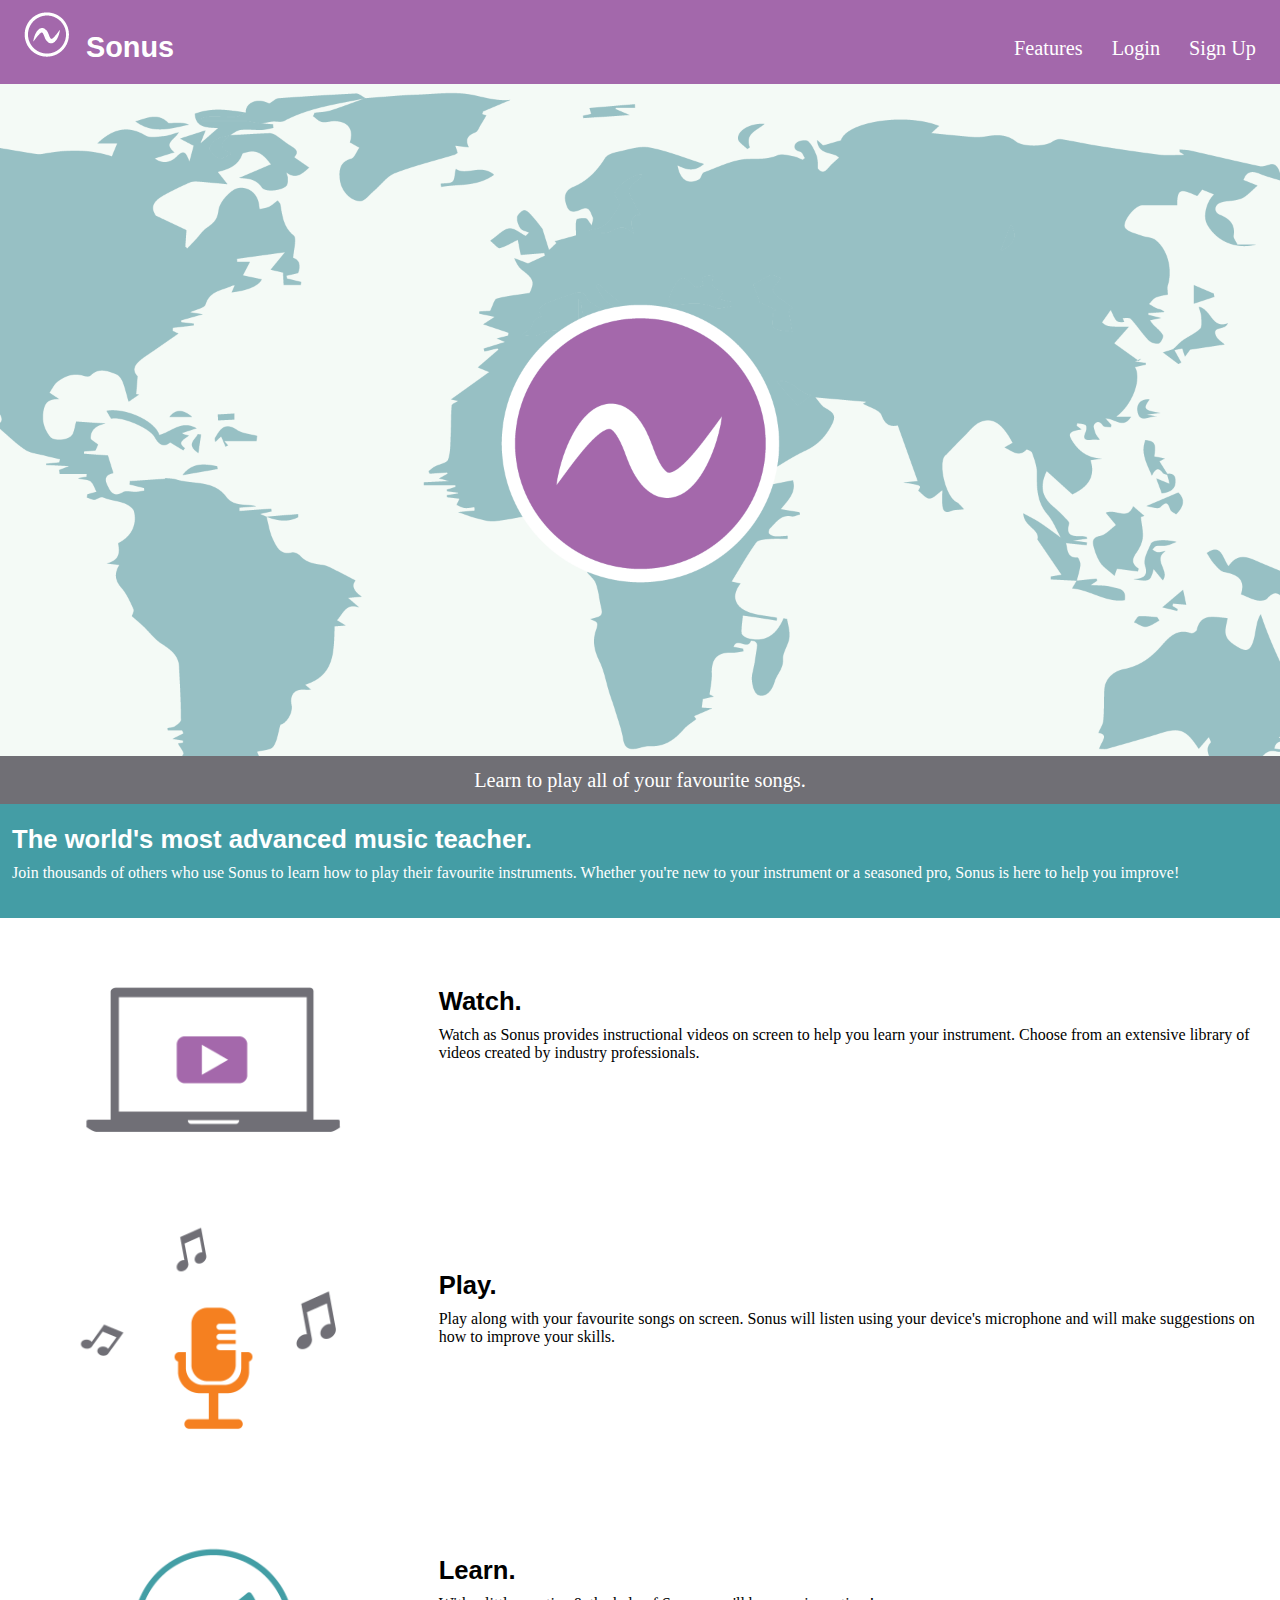
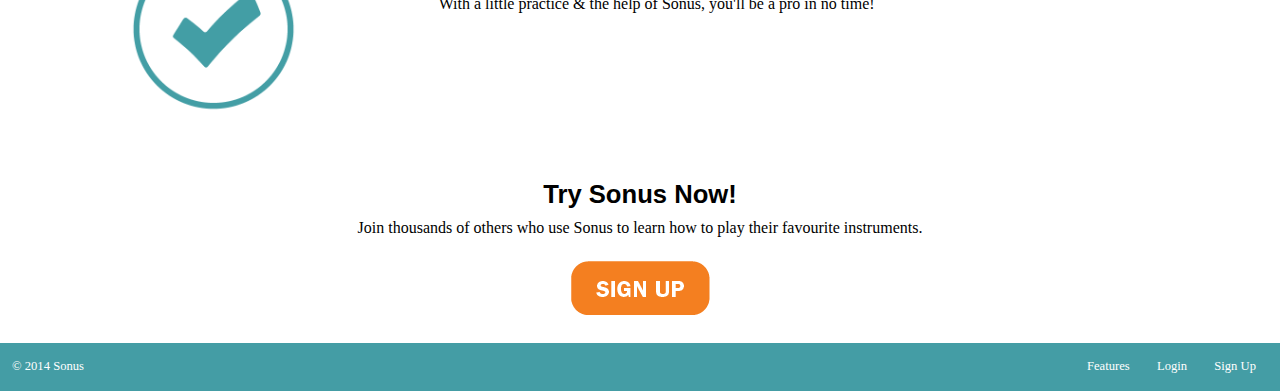
==== index.html @ 6143c7e0 "fix" ====
<!DOCTYPE html>
<html lang="en-ca">
<head>
  <meta charset="utf-8">
  <title>Sonus &middot; The world's most advanced music teacher.</title>
  <meta name="handheldfriendly" content="true">
  <meta name="mobileoptimized" content="240">
  <meta name="viewport" content="width=device-width,initial-scale=1">
  <link href="css/main.css" rel="stylesheet">
  <link href="css/grid.css" rel="stylesheet">
  <link href="css/typography.css" rel="stylesheet">
  <link rel="shortcut icon" href="favicon.ico">
</head>
<body>

<header class="masthead section-purple grid island-1-2">
	
	<div class="unit unit-xs-1 unit-s-1 unit-m-1-3 unit-l-1-4">
		<a class="gutter-1-2" href="index.html"><img src="images/sonus-logo.png" alt="logo"></a>
		<h1 class="push-0 please-work">Sonus</h1>
	</div>
	<nav class="unit unit-xs-1 unit-s-1 unit-m-2-3 unit-l-3-4">
		<ul class="nav giga pad-t-1-2">
			<li><a class="island-1-2 link-underline ease-all" href="#">Features</a></li>
			<li><a class="island-1-2 link-underline ease-all" href="#">Login</a></li>
			<li><a class="island-1-2 link-underline ease-all" href="#">Sign Up</a>
		</ul>
	</nav>
</header>

<main>

	<div class="banner">
		<div class="banner-img"></div>
		<div class="intro-wrap island-1-2">
			<p class="intro giga push-0">Learn to play all of your favourite&nbsp;songs.</p>
		</div>
	</div>

	<div class="text section-blue island-1-2">
		<h2 class="text push-0">The world's most advanced music&nbsp;teacher.</h2>
		<p>Join thousands of others who use Sonus to learn how to play their favourite instruments. Whether you're new to your instrument or a seasoned pro, Sonus is here to help you improve!</p>
	</div>

	<div class="grid">
		<div class="unit unit-xs-1 unit-s-1 unit-m-1-2 unit-l-1-3">
			<img class="flex" src="images/watch.png" alt="">
		</div>
		<div class="unit text unit-xs-1 unit-s-1 unit-m-1-2 unit-l-2-3 island-1-2">
			<h2 class="push-0 features-padding">Watch.</h2>
			<p>Watch as Sonus provides instructional videos on screen to help you learn your instrument. Choose from an extensive library of videos created by industry professionals.</p>
		</div>
	</div>

	<div class="grid">
		<div class="unit unit-xs-1 unit-s-1 unit-m-1-2 unit-l-1-3">
			<img class="flex" src="images/play.png" alt="">
		</div>
		<div class="unit text unit-xs-1 unit-s-1 unit-m-1-2 unit-l-2-3 island-1-2">
			<h2 class="push-0 features-padding">Play.</h2>
			<p>Play along with your favourite songs on screen. Sonus will listen using your device's microphone and will make suggestions on how to improve your skills.</p>
		</div>
	</div>

	<div class="grid">
		<div class="unit unit-xs-1 unit-s-1 unit-m-1-2 unit-l-1-3">
			<img class="flex" src="images/learn.png" alt="">
		</div>
		<div class="unit text unit-xs-1 unit-s-1 unit-m-1-2 unit-l-2-3 island-1-2">
			<h2 class="push-0 features-padding">Learn.</h2>
			<p>With a little practice & the help of Sonus, you'll be a pro in no time!</p>
		</div>
	</div>

	<div class="grid banner pad-b">
		<div class="unit unit-xs-1 unit-s-1 unit-m-1 unit-l-1">
			<h2 class="push-0">Try Sonus Now!</h2>
			<p>Join thousands of others who use Sonus to learn how to play their favourite instruments.</p>
			<a href="#"><img src="images/sign-up-button-01.png" alt="sign up"></a>
		</div>
	</div>


</main>

<footer class="footer section-blue micro grid island-1-2">
	<div class="unit unit-xs-1 unit-s-1 unit-m-1-2 unit-l-1-2">
		<p class="push-0">© 2014 Sonus</p>
	</div>
	<nav class="unit unit-xs-1 unit-s-1 unit-m-1-2 unit-l-1-2">
		<ul class="nav nav-footer">
			<li><a class="gutter-1-2" href="#">Features</a></li>
			<li><a class="gutter-1-2" href="#">Login</a></li>
			<li><a class="gutter-1-2" href="#">Sign Up</a></li>
		</ul>
	</nav>
</footer>
	
</body>
</html>
---- css/main.css ----
@-moz-viewport { width: device-width; scale: 1; }
@-ms-viewport { width: device-width; scale: 1; }
@-o-viewport { width: device-width; scale: 1; }
@-webkit-viewport { width: device-width; scale: 1; }
@viewport { width: device-width; scale: 1; }

html {
  box-sizing: border-box;

  -moz-text-size-adjust: 100%;
  -ms-text-size-adjust: 100%;
  -webkit-text-size-adjust: 100%;
  text-size-adjust: 100%;
}

*, *:before, *:after {
  box-sizing: inherit;
}

body {
  margin: 0;
  padding: 0;
}

.flex {
  display: block;
  width: 100%;
}

/* Purple background colour */
.section-purple {
  background-color: #a368ab;
}

/* Blue background colour */
.section-blue {
  background-color: #449da5;
  color: #ffffff;
}

/* Transparent */
.transparent {
  background-color: transparent;
}

/* Styles links */
a {
  color: #ffffff;
}

/* Centers masthead */
.masthead {
  color: #ffffff; /* Colours text in masthead white */
  text-align: center;
}

/* Removes default styling */
.nav {
  margin: 0;
  padding: 0;
  list-style-type: none;
}

.nav a {
  display: block; /* Change nav a tags to block*/
  text-decoration: none; /* Removes default text styling */
}

.footer {
  text-align: center; /* Centers content in footer */
  color: #ffffff; /* Colours footer text white */
}

.banner {
  position: relative;
  text-align: center;
}

.banner-img {
  padding-top: 56.25%;
  background: url("images/billboard-image.png"); no-repeat center center;
  background-size: cover;
}

.intro-wrap {
  background-color: #706f75; /* Grey background */
  color: #ffffff; /* White text */
}

.intro {
  max-width: 20em; /* Gives the banner intro a maximum width */
  margin: 0 auto;
  width: 100%;
}

.text {
  text-align: center;
}

.please-work {
  display: inline-block;
}

@media only screen and (min-width: 25em) {

  .nav li {
    display: inline-block; /* Changes nav list items to inline block*/
  }

  .intro-wrap {
    bottom: 0; /* Text's distance from the bottom of the banner */
    position: absolute;
    width: 100%;
  }

}

@media only screen and (min-width: 38em) {

  .masthead {
    text-align: left; /* Overrides text align center for medium screens*/
  }

  .footer {
    text-align: left; /* Aligns copyright info to left*/
  }

  .nav-footer {
    text-align: right; /* Aligns footer nav to right*/
  }

  .nav {
    text-align: right;
  }

  .text {
    text-align: left;
  }

  .features-padding {
    padding-top: 3rem;
  }

}

@media only screen and (min-width: 60em) {
  
}
---- css/grid.css ----
.grid {
  margin: 0;
  padding: 0;
  letter-spacing: -0.31em;
  text-rendering: optimizespeed;
  display: -webkit-flex;
  -webkit-flex-flow: row wrap;
  display: -ms-flexbox;
  -ms-flex-flow: row wrap;
  display: flex;
  flex-flow: row wrap;
}

.grid-bottom {
  -webkit-align-items: flex-end;
  -ms-align-items: flex-end;
  align-items: flex-end;
}

.grid-middle {
  -webkit-align-items: center;
  -ms-align-items: center;
  align-items: center;
}

.grid-stretch {
  -webkit-align-items: stretch;
  -ms-align-items: stretch;
  align-items: stretch;
}

.opera-only :-o-prefocus, .grid {
  word-spacing: -0.43em;
}

.unit {
  letter-spacing: normal;
  text-rendering: auto;
  vertical-align: top;
  word-spacing: normal;
  display: inline-block;
  visibility: visible;
}

.grid-bottom .unit {
  vertical-align: bottom;
}

.grid-middle .unit {
  vertical-align: middle;
}

.unit[class*="push-"],
.unit[class*="pull-"] {
  position: relative;
}

.unit-xs-hidden {
  display: none;
  visibility: hidden;
}

.unit-xs-centered {
  margin: 0 auto;
}

.unit-xs-1 {
  display: block;
  visibility: visible;
  width: 100%;
}

.unit-offset-xs-0 {
  margin-left: 0;
}

.unit-push-xs-0,
.unit-pull-xs-0 {
  left: 0;
}

.unit-xs-1-2 {
  width: 50.0000%;
}

.unit-offset-xs-1-2 {
  margin-left: 50.0000%;
}

.unit-push-xs-1-2 {
  left: 50.0000%;
}

.unit-pull-xs-1-2 {
  left: -50.0000%;
}

.unit-xs-1-3 {
  width: 33.3333%;
}

.unit-offset-xs-1-3 {
  margin-left: 33.3333%;
}

.unit-push-xs-1-3 {
  left: 33.3333%;
}

.unit-pull-xs-1-3 {
  left: -33.3333%;
}

.unit-xs-2-3 {
  width: 66.6667%;
}

.unit-offset-xs-2-3 {
  margin-left: 66.6667%;
}

.unit-push-xs-2-3 {
  left: 66.6667%;
}

.unit-pull-xs-2-3 {
  left: -66.6667%;
}

.unit-xs-1-4 {
  width: 25.0000%;
}

.unit-offset-xs-1-4 {
  margin-left: 25.0000%;
}

.unit-push-xs-1-4 {
  left: 25.0000%;
}

.unit-pull-xs-1-4 {
  left: -25.0000%;
}

.unit-xs-3-4 {
  width: 75.0000%;
}

.unit-offset-xs-3-4 {
  margin-left: 75.0000%;
}

.unit-push-xs-3-4 {
  left: 75.0000%;
}

.unit-pull-xs-3-4 {
  left: -75.0000%;
}

.unit-xs-1-2,.unit-xs-1-3,.unit-xs-2-3,.unit-xs-1-4,.unit-xs-3-4 {
  display: inline-block;
  visibility: visible;
}

@media only screen and (min-width: 25em) {

.unit-s-hidden {
  display: none;
  visibility: hidden;
}

.unit-s-centered {
  margin: 0 auto;
}

.unit-s-1 {
  display: block;
  visibility: visible;
  width: 100%;
}

.unit-offset-s-0 {
  margin-left: 0;
}

.unit-push-s-0,
.unit-pull-s-0 {
  left: 0;
}

.unit-s-1-2 {
  width: 50.0000%;
}

.unit-offset-s-1-2 {
  margin-left: 50.0000%;
}

.unit-push-s-1-2 {
  left: 50.0000%;
}

.unit-pull-s-1-2 {
  left: -50.0000%;
}

.unit-s-1-3 {
  width: 33.3333%;
}

.unit-offset-s-1-3 {
  margin-left: 33.3333%;
}

.unit-push-s-1-3 {
  left: 33.3333%;
}

.unit-pull-s-1-3 {
  left: -33.3333%;
}

.unit-s-2-3 {
  width: 66.6667%;
}

.unit-offset-s-2-3 {
  margin-left: 66.6667%;
}

.unit-push-s-2-3 {
  left: 66.6667%;
}

.unit-pull-s-2-3 {
  left: -66.6667%;
}

.unit-s-1-4 {
  width: 25.0000%;
}

.unit-offset-s-1-4 {
  margin-left: 25.0000%;
}

.unit-push-s-1-4 {
  left: 25.0000%;
}

.unit-pull-s-1-4 {
  left: -25.0000%;
}

.unit-s-3-4 {
  width: 75.0000%;
}

.unit-offset-s-3-4 {
  margin-left: 75.0000%;
}

.unit-push-s-3-4 {
  left: 75.0000%;
}

.unit-pull-s-3-4 {
  left: -75.0000%;
}

.unit-s-1-2,.unit-s-1-3,.unit-s-2-3,.unit-s-1-4,.unit-s-3-4 {
  display: inline-block;
  visibility: visible;
}

}

@media only screen and (min-width: 38em) {

.unit-m-hidden {
  display: none;
  visibility: hidden;
}

.unit-m-centered {
  margin: 0 auto;
}

.unit-m-1 {
  display: block;
  visibility: visible;
  width: 100%;
}

.unit-offset-m-0 {
  margin-left: 0;
}

.unit-push-m-0,
.unit-pull-m-0 {
  left: 0;
}

.unit-m-1-2 {
  width: 50.0000%;
}

.unit-offset-m-1-2 {
  margin-left: 50.0000%;
}

.unit-push-m-1-2 {
  left: 50.0000%;
}

.unit-pull-m-1-2 {
  left: -50.0000%;
}

.unit-m-1-3 {
  width: 33.3333%;
}

.unit-offset-m-1-3 {
  margin-left: 33.3333%;
}

.unit-push-m-1-3 {
  left: 33.3333%;
}

.unit-pull-m-1-3 {
  left: -33.3333%;
}

.unit-m-2-3 {
  width: 66.6667%;
}

.unit-offset-m-2-3 {
  margin-left: 66.6667%;
}

.unit-push-m-2-3 {
  left: 66.6667%;
}

.unit-pull-m-2-3 {
  left: -66.6667%;
}

.unit-m-1-4 {
  width: 25.0000%;
}

.unit-offset-m-1-4 {
  margin-left: 25.0000%;
}

.unit-push-m-1-4 {
  left: 25.0000%;
}

.unit-pull-m-1-4 {
  left: -25.0000%;
}

.unit-m-3-4 {
  width: 75.0000%;
}

.unit-offset-m-3-4 {
  margin-left: 75.0000%;
}

.unit-push-m-3-4 {
  left: 75.0000%;
}

.unit-pull-m-3-4 {
  left: -75.0000%;
}

.unit-m-1-2,.unit-m-1-3,.unit-m-2-3,.unit-m-1-4,.unit-m-3-4 {
  display: inline-block;
  visibility: visible;
}

}

@media only screen and (min-width: 60em) {

.unit-l-hidden {
  display: none;
  visibility: hidden;
}

.unit-l-centered {
  margin: 0 auto;
}

.unit-l-1 {
  display: block;
  visibility: visible;
  width: 100%;
}

.unit-offset-l-0 {
  margin-left: 0;
}

.unit-push-l-0,
.unit-pull-l-0 {
  left: 0;
}

.unit-l-1-2 {
  width: 50.0000%;
}

.unit-offset-l-1-2 {
  margin-left: 50.0000%;
}

.unit-push-l-1-2 {
  left: 50.0000%;
}

.unit-pull-l-1-2 {
  left: -50.0000%;
}

.unit-l-1-3 {
  width: 33.3333%;
}

.unit-offset-l-1-3 {
  margin-left: 33.3333%;
}

.unit-push-l-1-3 {
  left: 33.3333%;
}

.unit-pull-l-1-3 {
  left: -33.3333%;
}

.unit-l-2-3 {
  width: 66.6667%;
}

.unit-offset-l-2-3 {
  margin-left: 66.6667%;
}

.unit-push-l-2-3 {
  left: 66.6667%;
}

.unit-pull-l-2-3 {
  left: -66.6667%;
}

.unit-l-1-4 {
  width: 25.0000%;
}

.unit-offset-l-1-4 {
  margin-left: 25.0000%;
}

.unit-push-l-1-4 {
  left: 25.0000%;
}

.unit-pull-l-1-4 {
  left: -25.0000%;
}

.unit-l-3-4 {
  width: 75.0000%;
}

.unit-offset-l-3-4 {
  margin-left: 75.0000%;
}

.unit-push-l-3-4 {
  left: 75.0000%;
}

.unit-pull-l-3-4 {
  left: -75.0000%;
}

.unit-l-1-2,.unit-l-1-3,.unit-l-2-3,.unit-l-1-4,.unit-l-3-4 {
  display: inline-block;
  visibility: visible;
}

}
---- css/typography.css ----
html {
  font: normal 100%/1.5 font-family: 'Merriweather', serif;;

}

h1, h2, h3, h4, h5, h6,
p, ul, ol, dl, dd, figure,
blockquote, details, hr,
fieldset, pre, table {
  margin: 0 0 1.5rem;
}

.yotta {
  font-size: 2.2807rem;
  line-height: 1.3154;
}

.zetta {
  font-size: 2.0273rem;
  line-height: 1.4798;
}

h1, .exa {
  font-size: 1.8020rem;
  line-height: 1.6648;
}

h2, .peta {
  font-size: 1.6018rem;
  line-height: 1.8729;
}

h3, .tera {
  font-size: 1.4238rem;
  line-height: 1.0535;
}

h4, .giga {
  font-size: 1.2656rem;
  line-height: 1.1852;
}

h5, .mega {
  font-size: 1.1250rem;
  line-height: 1.3333;
}

h6, .kilo {
  font-size: 1.0000rem;
  line-height: 1.5000;
}

small, .milli {
  font-size: 0.8889rem;
  line-height: 1.6875;
}

.micro {
  font-size: 0.7901rem;
  line-height: 1.8984;
}

sub,
sup {
  font-size: 75%;
  line-height: 1px;
  position: relative;
  vertical-align: baseline;
}

sup {
  top: -0.5em;
}

sub {
  bottom: -0.25em;
}

.push {
  margin-bottom: 1.5rem;
}

.push-none, .push-0 {
  margin-bottom: 0;
}

.push-double, .push-2 {
  margin-bottom: 3.0000rem;
}

.push-half, .push-1-2 {
  margin-bottom: 0.7500rem;
}

.pad-top, .pad-t {
  padding-top: 1.5rem;
}

.pad-bottom, .pad-b {
  padding-bottom: 1.5rem;
}

.pad-top-double, .pad-t-2 {
  padding-top: 3.0000rem;
}

.pad-bottom-double, .pad-b-2 {
  padding-bottom: 3.0000rem;
}

.pad-top-half, .pad-t-1-2 {
  padding-top: 0.7500rem;
}

.pad-bottom-half, .pad-b-1-2 {
  padding-bottom: 0.7500rem;
}

.island {
  padding: 1.5rem;
}

.island-half, .island-1-2 {
  padding: 0.7500rem;
}

.island-double, .island-2 {
  padding: 3.0000rem;
}

.gutter {
  padding-left: 1.5rem;
  padding-right: 1.5rem;
}

.gutter-half, .gutter-1-2 {
  padding-left: 0.7500rem;
  padding-right: 0.7500rem;
}

.gutter-double, .gutter-2 {
  padding-left: 3.0000rem;
  padding-right: 3.0000rem;
}

h1, h2, h3, h4, h5, h6,
.brand-family {
  font-family: 'Open Sans', sans-serif;
}
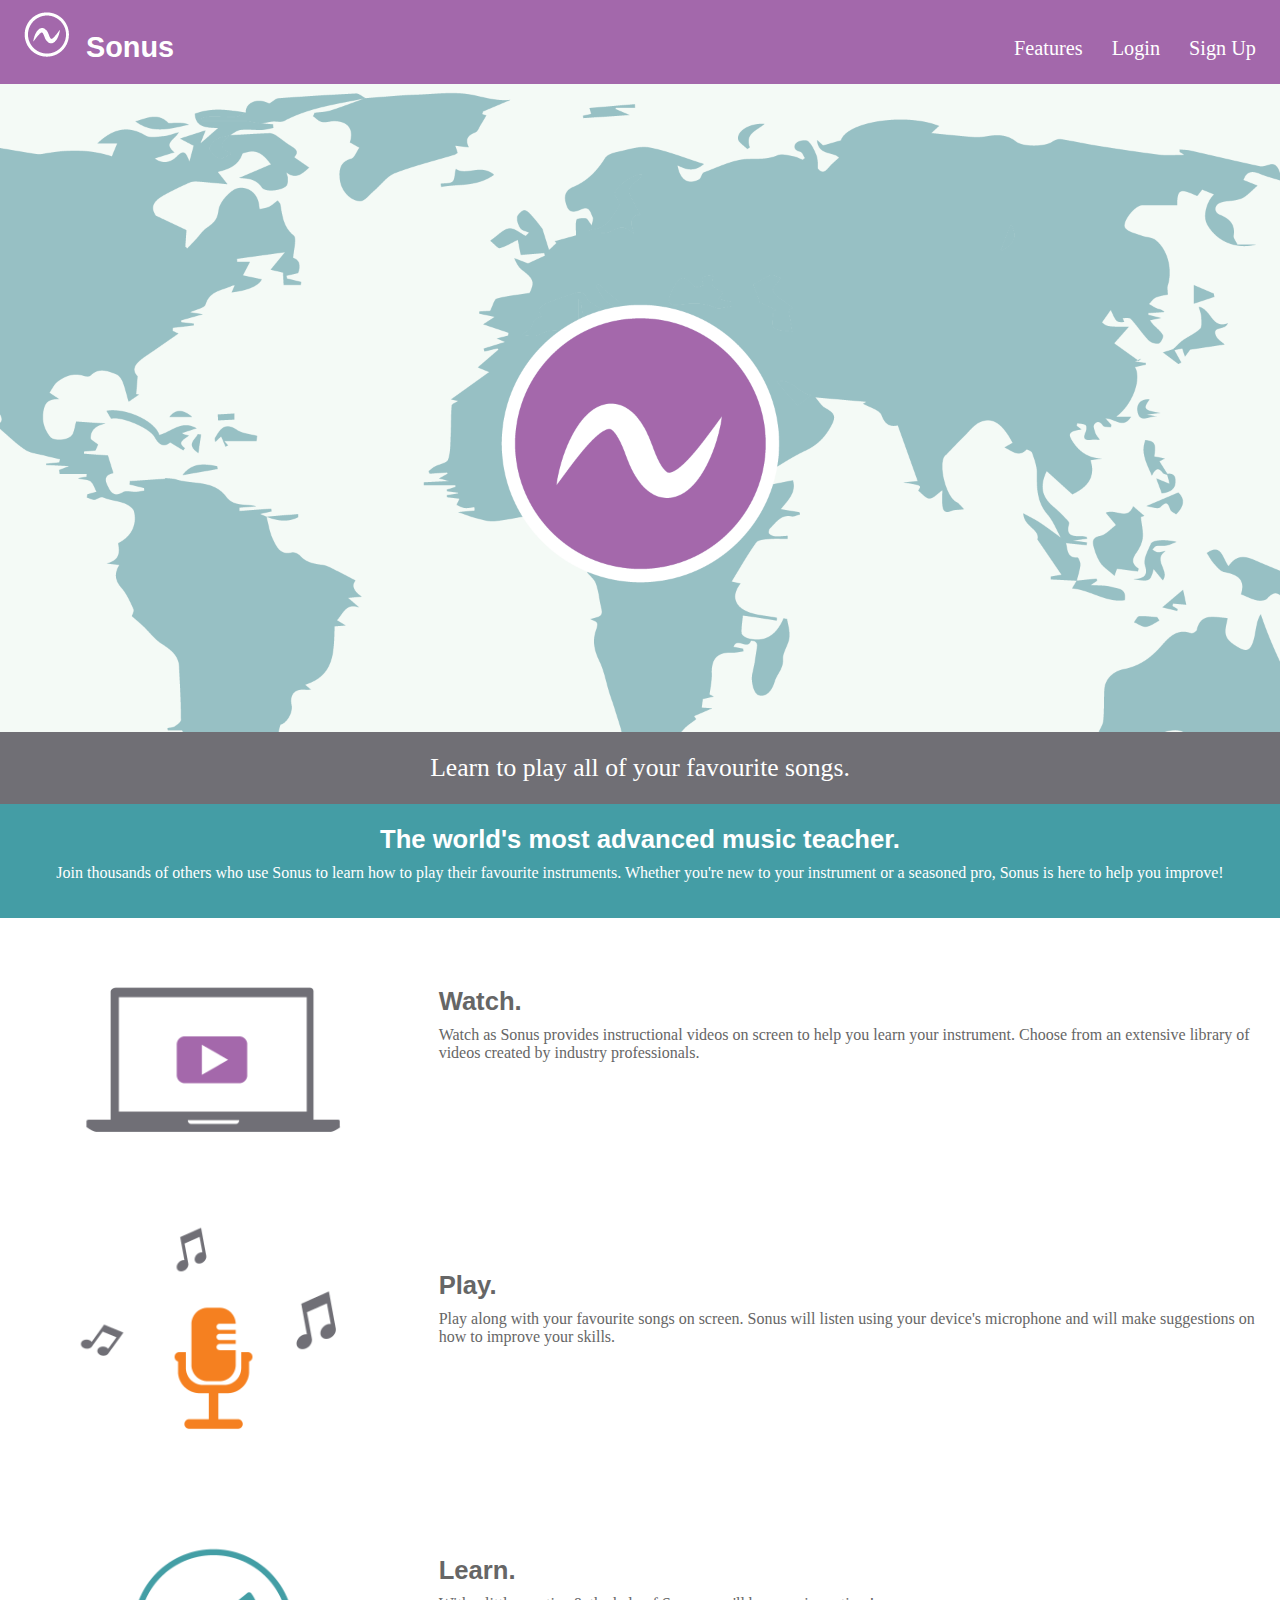
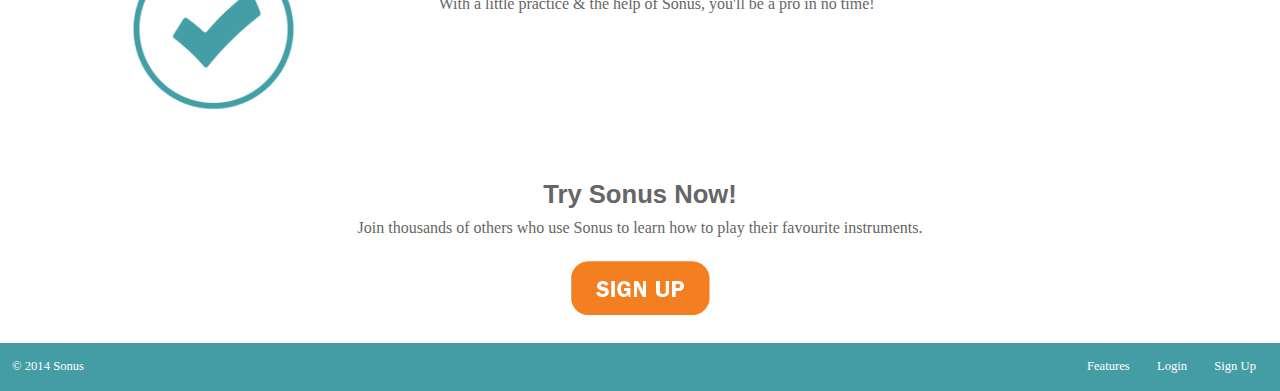
==== commit bea80e3e: "Appearance" ====
--- a/index.html
+++ b/index.html
@@ -16,14 +16,14 @@
 <header class="masthead section-purple grid island-1-2">
 	
 	<div class="unit unit-xs-1 unit-s-1 unit-m-1-3 unit-l-1-4">
-		<a class="gutter-1-2" href="index.html"><img src="images/sonus-logo.png" alt="logo"></a>
+		<a class="island-1-2" href="index.html"><img src="images/sonus-logo.png" alt="logo"></a>
 		<h1 class="push-0 please-work">Sonus</h1>
 	</div>
 	<nav class="unit unit-xs-1 unit-s-1 unit-m-2-3 unit-l-3-4">
 		<ul class="nav giga pad-t-1-2">
-			<li><a class="island-1-2 link-underline ease-all" href="#">Features</a></li>
-			<li><a class="island-1-2 link-underline ease-all" href="#">Login</a></li>
-			<li><a class="island-1-2 link-underline ease-all" href="#">Sign Up</a>
+			<li><a class="island-1-2" href="#">Features</a></li>
+			<li><a class="island-1-2" href="#">Login</a></li>
+			<li><a class="island-1-2" href="#">Sign Up</a>
 		</ul>
 	</nav>
 </header>
@@ -33,12 +33,12 @@
 	<div class="banner">
 		<div class="banner-img"></div>
 		<div class="intro-wrap island-1-2">
-			<p class="intro giga push-0">Learn to play all of your favourite&nbsp;songs.</p>
+			<p class="intro peta push-0">Learn to play all of your favourite&nbsp;songs.</p>
 		</div>
 	</div>
 
-	<div class="text section-blue island-1-2">
-		<h2 class="text push-0">The world's most advanced music&nbsp;teacher.</h2>
+	<div class="description-text section-blue island-1-2">
+		<h2 class="description-text push-0">The world's most advanced music&nbsp;teacher.</h2>
 		<p>Join thousands of others who use Sonus to learn how to play their favourite instruments. Whether you're new to your instrument or a seasoned pro, Sonus is here to help you improve!</p>
 	</div>
 
@@ -72,7 +72,7 @@
 		</div>
 	</div>
 
-	<div class="grid banner pad-b">
+	<div class="grid sign-up-text pad-b">
 		<div class="unit unit-xs-1 unit-s-1 unit-m-1 unit-l-1">
 			<h2 class="push-0">Try Sonus Now!</h2>
 			<p>Join thousands of others who use Sonus to learn how to play their favourite instruments.</p>
--- a/css/main.css
+++ b/css/main.css
@@ -35,7 +35,6 @@
 /* Blue background colour */
 .section-blue {
   background-color: #449da5;
-  color: #ffffff;
 }
 
 /* Transparent */
@@ -95,10 +94,23 @@
 
 .text {
   text-align: center;
+  color: #666666;
 }
 
 .please-work {
   display: inline-block;
+}
+
+.description-text {
+  color: #ffffff;
+  position: relative;
+  text-align: center;
+}
+
+.sign-up-text {
+  color: #666666;
+  position: relative;
+  text-align: center;
 }
 
 @media only screen and (min-width: 25em) {
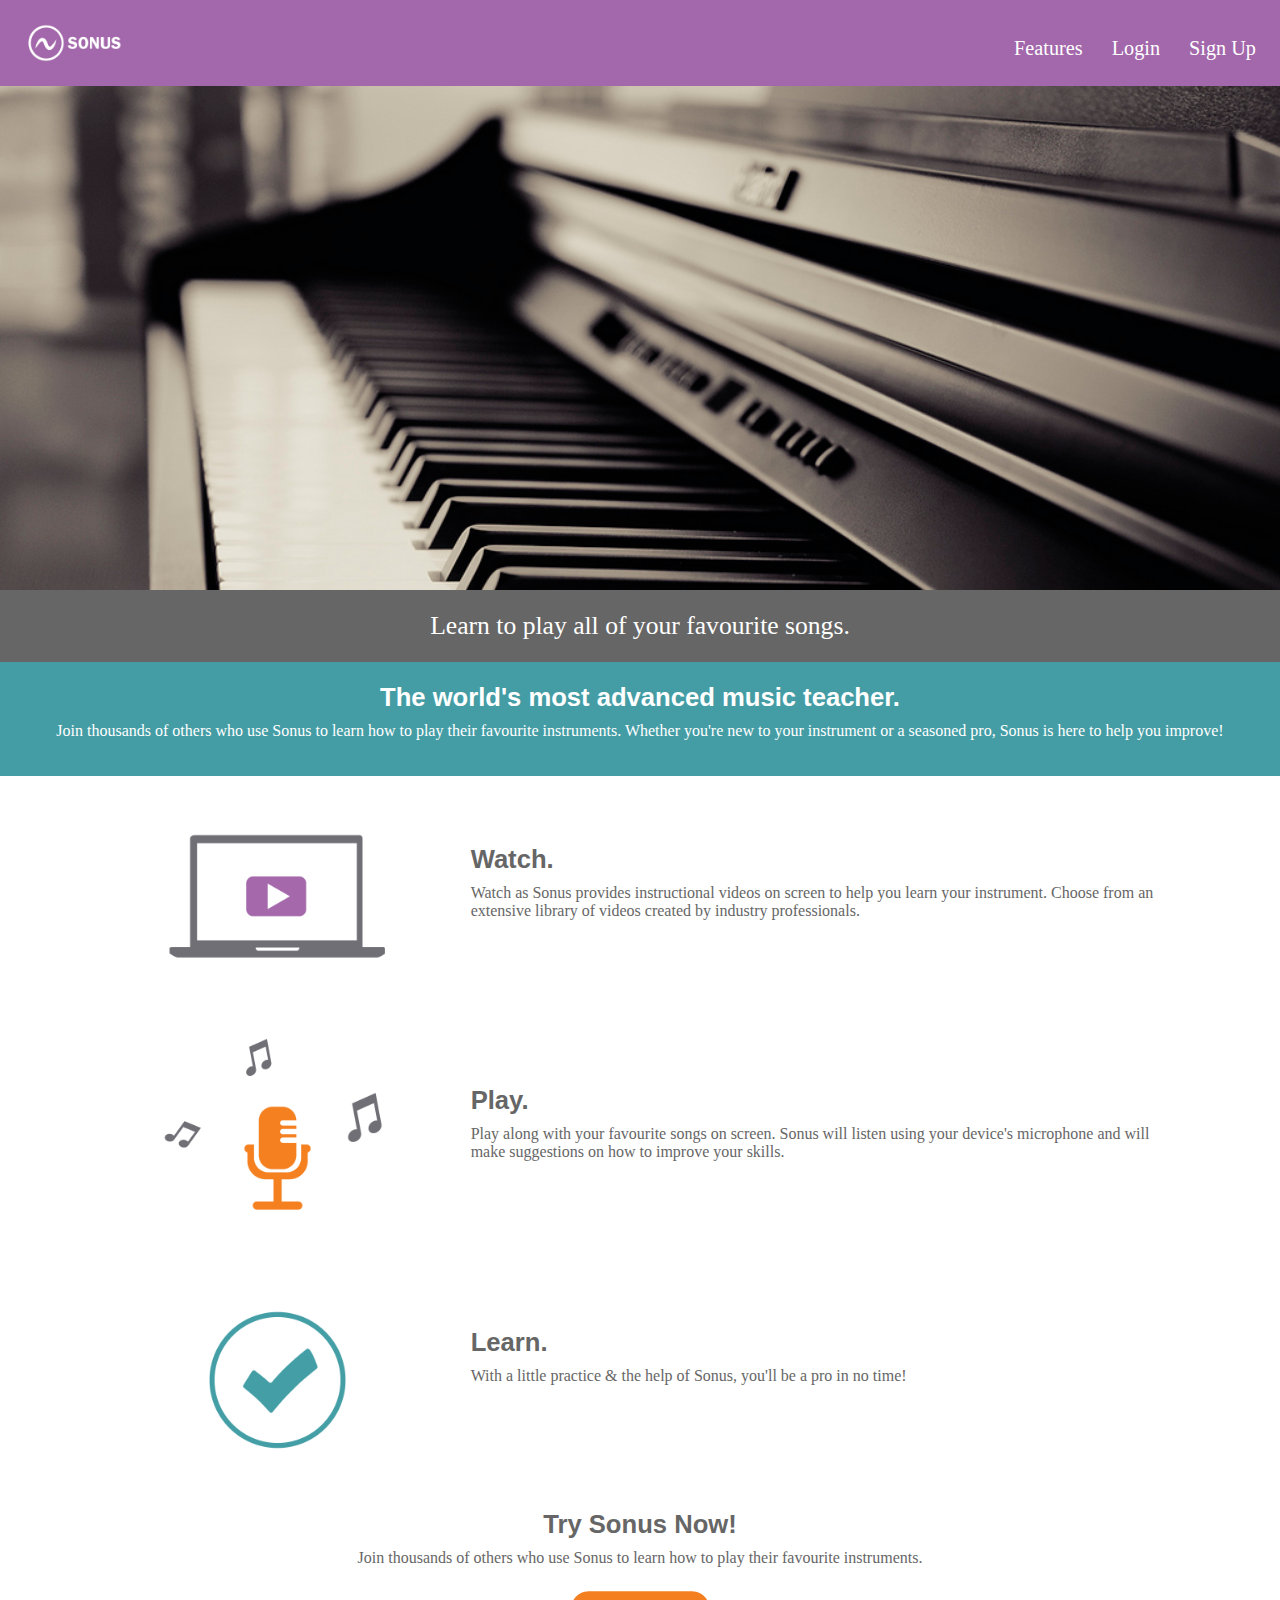
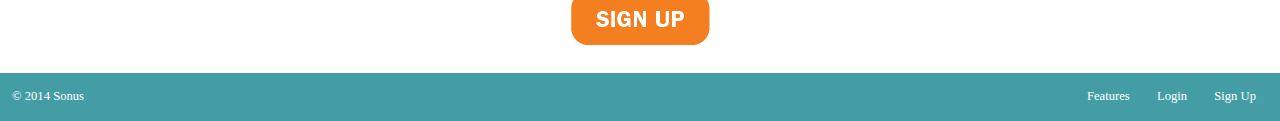
==== commit d99d4ad6: "minor changes to index.html" ====
--- a/index.html
+++ b/index.html
@@ -16,12 +16,11 @@
 <header class="masthead section-purple grid island-1-2">
 	
 	<div class="unit unit-xs-1 unit-s-1 unit-m-1-3 unit-l-1-4">
-		<a class="island-1-2" href="index.html"><img src="images/sonus-logo.png" alt="logo"></a>
-		<h1 class="push-0 please-work">Sonus</h1>
+		<a class="island-1-2 logo" href="index.html"><img class="flex" src="images/sonus-logo-01.png" alt="logo"></a>
 	</div>
 	<nav class="unit unit-xs-1 unit-s-1 unit-m-2-3 unit-l-3-4">
 		<ul class="nav giga pad-t-1-2">
-			<li><a class="island-1-2" href="#">Features</a></li>
+			<li><a class="island-1-2" href="#features">Features</a></li>
 			<li><a class="island-1-2" href="#">Login</a></li>
 			<li><a class="island-1-2" href="#">Sign Up</a>
 		</ul>
@@ -37,46 +36,48 @@
 		</div>
 	</div>
 
-	<div class="description-text section-blue island-1-2">
+	<div class="description-text section-blue island-1-2" id="features">
 		<h2 class="description-text push-0">The world's most advanced music&nbsp;teacher.</h2>
 		<p>Join thousands of others who use Sonus to learn how to play their favourite instruments. Whether you're new to your instrument or a seasoned pro, Sonus is here to help you improve!</p>
 	</div>
 
-	<div class="grid">
-		<div class="unit unit-xs-1 unit-s-1 unit-m-1-2 unit-l-1-3">
-			<img class="flex" src="images/watch.png" alt="">
+	<div class="content-width">
+		<div class="grid">
+			<div class="unit unit-xs-1 unit-s-1 unit-m-1-2 unit-l-1-3">
+				<img class="flex" src="images/watch.png" alt="">
+			</div>
+			<div class="unit unit-xs-1 unit-s-1 unit-m-1-2 unit-l-2-3 text island-1-2">
+				<h2 class="push-0 features-padding">Watch.</h2>
+				<p>Watch as Sonus provides instructional videos on screen to help you learn your instrument. Choose from an extensive library of videos created by industry professionals.</p>
+			</div>
 		</div>
-		<div class="unit text unit-xs-1 unit-s-1 unit-m-1-2 unit-l-2-3 island-1-2">
-			<h2 class="push-0 features-padding">Watch.</h2>
-			<p>Watch as Sonus provides instructional videos on screen to help you learn your instrument. Choose from an extensive library of videos created by industry professionals.</p>
+
+		<div class="grid">
+			<div class="unit unit-xs-1 unit-s-1 unit-m-1-2 unit-l-1-3">
+				<img class="flex" src="images/play.png" alt="">
+			</div>
+			<div class="unit text unit-xs-1 unit-s-1 unit-m-1-2 unit-l-2-3 island-1-2">
+				<h2 class="push-0 features-padding">Play.</h2>
+				<p>Play along with your favourite songs on screen. Sonus will listen using your device's microphone and will make suggestions on how to improve your skills.</p>
+			</div>
 		</div>
-	</div>
 
-	<div class="grid">
-		<div class="unit unit-xs-1 unit-s-1 unit-m-1-2 unit-l-1-3">
-			<img class="flex" src="images/play.png" alt="">
+		<div class="grid">
+			<div class="unit unit-xs-1 unit-s-1 unit-m-1-2 unit-l-1-3">
+				<img class="flex" src="images/learn.png" alt="">
+			</div>
+			<div class="unit unit-xs-1 unit-s-1 unit-m-1-2 unit-l-2-3 text island-1-2">
+				<h2 class="push-0 features-padding">Learn.</h2>
+				<p>With a little practice & the help of Sonus, you'll be a pro in no time!</p>
+			</div>
 		</div>
-		<div class="unit text unit-xs-1 unit-s-1 unit-m-1-2 unit-l-2-3 island-1-2">
-			<h2 class="push-0 features-padding">Play.</h2>
-			<p>Play along with your favourite songs on screen. Sonus will listen using your device's microphone and will make suggestions on how to improve your skills.</p>
-		</div>
-	</div>
 
-	<div class="grid">
-		<div class="unit unit-xs-1 unit-s-1 unit-m-1-2 unit-l-1-3">
-			<img class="flex" src="images/learn.png" alt="">
-		</div>
-		<div class="unit text unit-xs-1 unit-s-1 unit-m-1-2 unit-l-2-3 island-1-2">
-			<h2 class="push-0 features-padding">Learn.</h2>
-			<p>With a little practice & the help of Sonus, you'll be a pro in no time!</p>
-		</div>
-	</div>
-
-	<div class="grid sign-up-text pad-b">
-		<div class="unit unit-xs-1 unit-s-1 unit-m-1 unit-l-1">
-			<h2 class="push-0">Try Sonus Now!</h2>
-			<p>Join thousands of others who use Sonus to learn how to play their favourite instruments.</p>
-			<a href="#"><img src="images/sign-up-button-01.png" alt="sign up"></a>
+		<div class="grid sign-up-text pad-b">
+			<div class="unit unit-xs-1 unit-s-1 unit-m-1 unit-l-1">
+				<h2 class="push-0">Try Sonus Now!</h2>
+				<p>Join thousands of others who use Sonus to learn how to play their favourite instruments.</p>
+				<a href="#"><img src="images/sign-up-button-01.png" alt="sign up"></a>
+			</div>
 		</div>
 	</div>
 
@@ -89,7 +90,7 @@
 	</div>
 	<nav class="unit unit-xs-1 unit-s-1 unit-m-1-2 unit-l-1-2">
 		<ul class="nav nav-footer">
-			<li><a class="gutter-1-2" href="#">Features</a></li>
+			<li><a class="gutter-1-2" href="#features">Features</a></li>
 			<li><a class="gutter-1-2" href="#">Login</a></li>
 			<li><a class="gutter-1-2" href="#">Sign Up</a></li>
 		</ul>
--- a/css/main.css
+++ b/css/main.css
@@ -27,6 +27,11 @@
   width: 100%;
 }
 
+.logo {
+  display: block;
+  width: 40%;
+}
+
 /* Purple background colour */
 .section-purple {
   background-color: #a368ab;
@@ -37,9 +42,9 @@
   background-color: #449da5;
 }
 
-/* Transparent */
-.transparent {
-  background-color: transparent;
+/*Dark background */
+.section-dark {
+  background-color: #666666;
 }
 
 /* Styles links */
@@ -76,13 +81,13 @@
 }
 
 .banner-img {
-  padding-top: 56.25%;
-  background: url("images/billboard-image.png"); no-repeat center center;
+  padding-top: 45%;
+  background: url("images/piano-martijn-de-valk.jpg"); no-repeat center center;
   background-size: cover;
 }
 
 .intro-wrap {
-  background-color: #706f75; /* Grey background */
+  background-color: #666666; /* Grey background */
   color: #ffffff; /* White text */
 }
 
@@ -98,7 +103,7 @@
 }
 
 .please-work {
-  display: inline-block;
+  vertical-align: middle;
 }
 
 .description-text {
@@ -111,6 +116,18 @@
   color: #666666;
   position: relative;
   text-align: center;
+}
+
+
+
+a:hover, 
+a:active {
+  color: #e2e2e2;
+  -webkit-transition: all 250ms ease-in-out;
+  -moz-transition: all 250ms ease-in-out;
+  -ms-transition: all 250ms ease-in-out;
+  -o-transition: all 250ms ease-in-out;
+  transition: all 250ms ease-in-out;
 }
 
 @media only screen and (min-width: 25em) {
@@ -156,6 +173,11 @@
 }
 
 @media only screen and (min-width: 60em) {
+
+  .content-width {
+  max-width: 85%;
+  margin: 0 auto;
+  }
   
 }
 
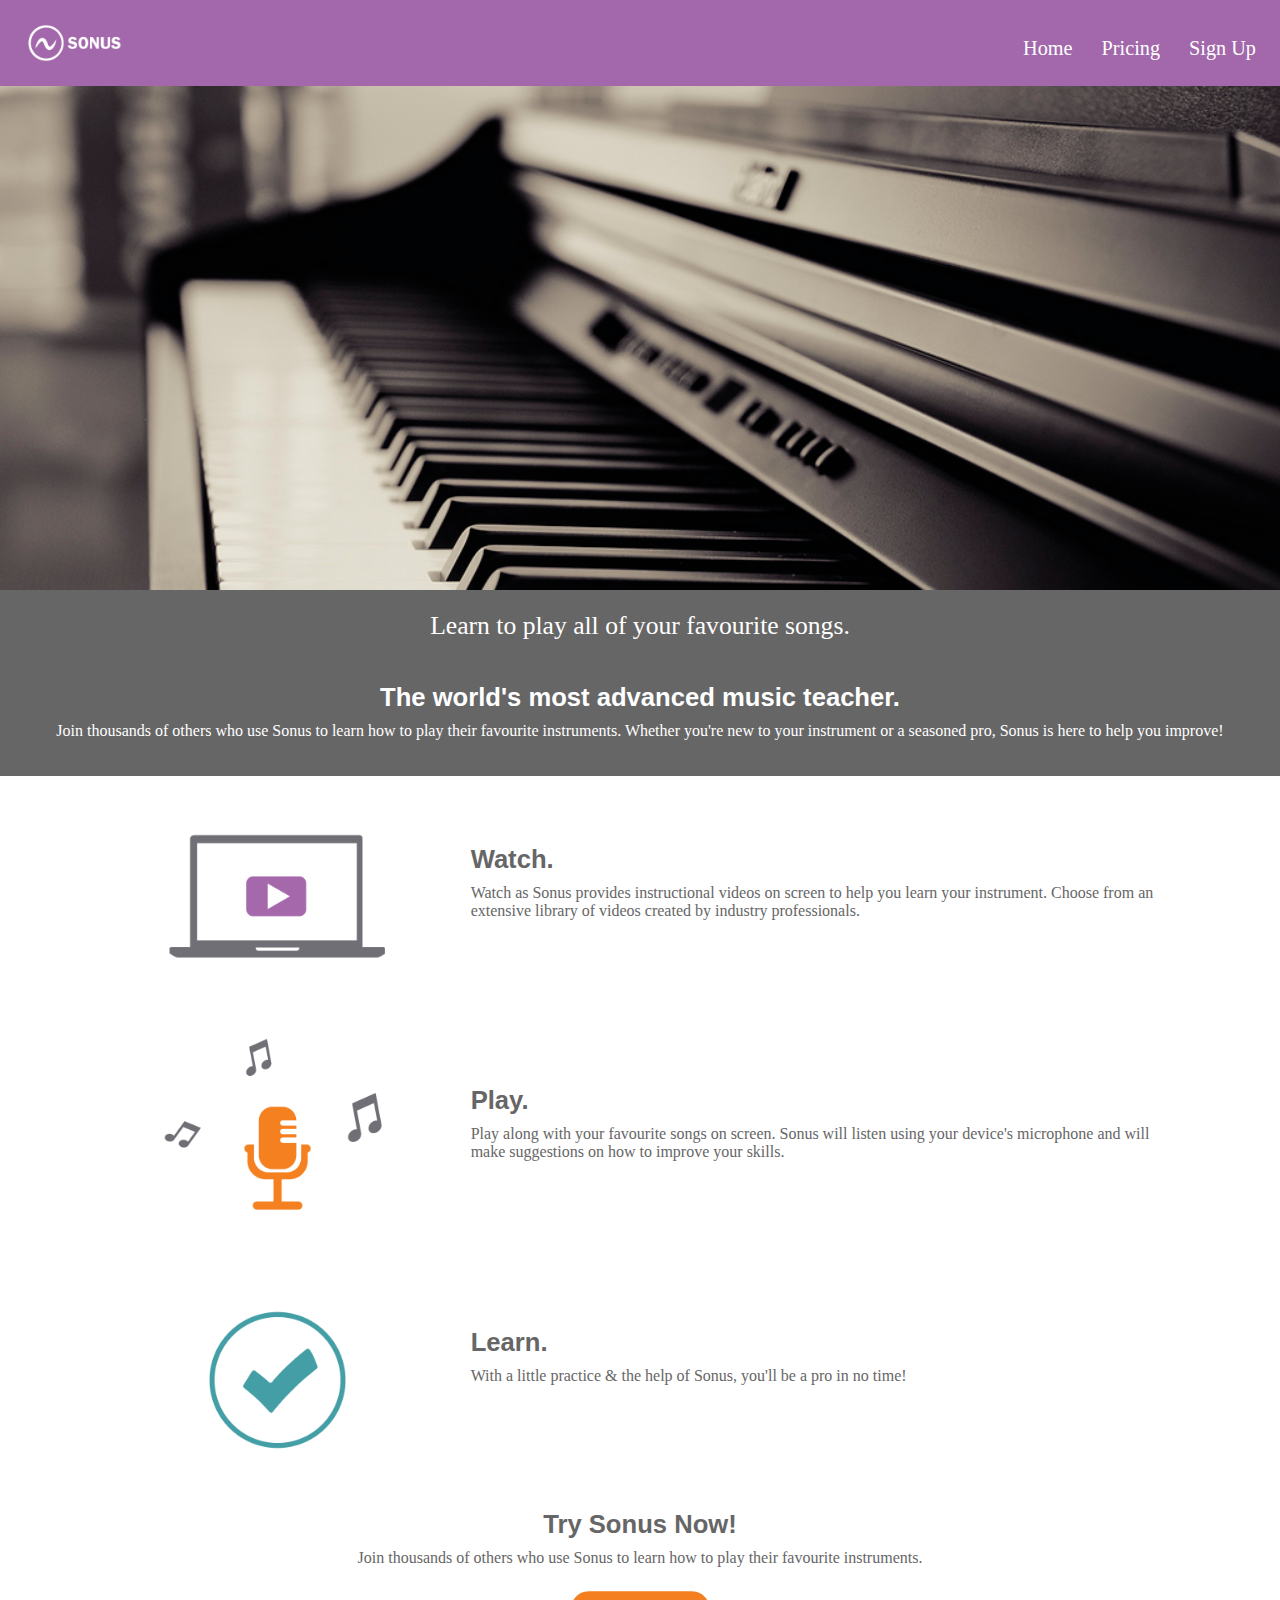
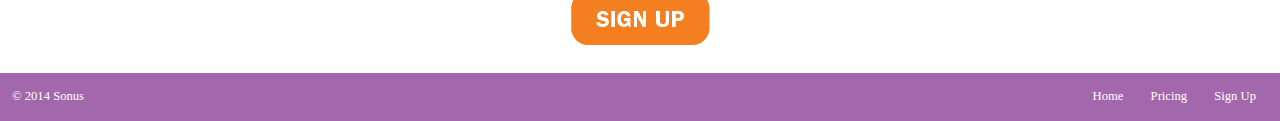
==== commit f3f73a25: "New pages & design changes" ====
--- a/index.html
+++ b/index.html
@@ -20,9 +20,9 @@
 	</div>
 	<nav class="unit unit-xs-1 unit-s-1 unit-m-2-3 unit-l-3-4">
 		<ul class="nav giga pad-t-1-2">
-			<li><a class="island-1-2" href="#features">Features</a></li>
-			<li><a class="island-1-2" href="#">Login</a></li>
-			<li><a class="island-1-2" href="#">Sign Up</a>
+			<li><a class="island-1-2" href="#">Home</a></li>
+			<li><a class="island-1-2" href="pricing.html">Pricing</a></li>
+			<li><a class="island-1-2" href="sign-up.html">Sign Up</a>
 		</ul>
 	</nav>
 </header>
@@ -36,7 +36,7 @@
 		</div>
 	</div>
 
-	<div class="description-text section-blue island-1-2" id="features">
+	<div class="description-text section-dark island-1-2" id="features">
 		<h2 class="description-text push-0">The world's most advanced music&nbsp;teacher.</h2>
 		<p>Join thousands of others who use Sonus to learn how to play their favourite instruments. Whether you're new to your instrument or a seasoned pro, Sonus is here to help you improve!</p>
 	</div>
@@ -84,14 +84,14 @@
 
 </main>
 
-<footer class="footer section-blue micro grid island-1-2">
+<footer class="footer section-purple micro grid island-1-2">
 	<div class="unit unit-xs-1 unit-s-1 unit-m-1-2 unit-l-1-2">
 		<p class="push-0">© 2014 Sonus</p>
 	</div>
 	<nav class="unit unit-xs-1 unit-s-1 unit-m-1-2 unit-l-1-2">
 		<ul class="nav nav-footer">
-			<li><a class="gutter-1-2" href="#features">Features</a></li>
-			<li><a class="gutter-1-2" href="#">Login</a></li>
+			<li><a class="gutter-1-2" href="#features">Home</a></li>
+			<li><a class="gutter-1-2" href="#">Pricing</a></li>
 			<li><a class="gutter-1-2" href="#">Sign Up</a></li>
 		</ul>
 	</nav>
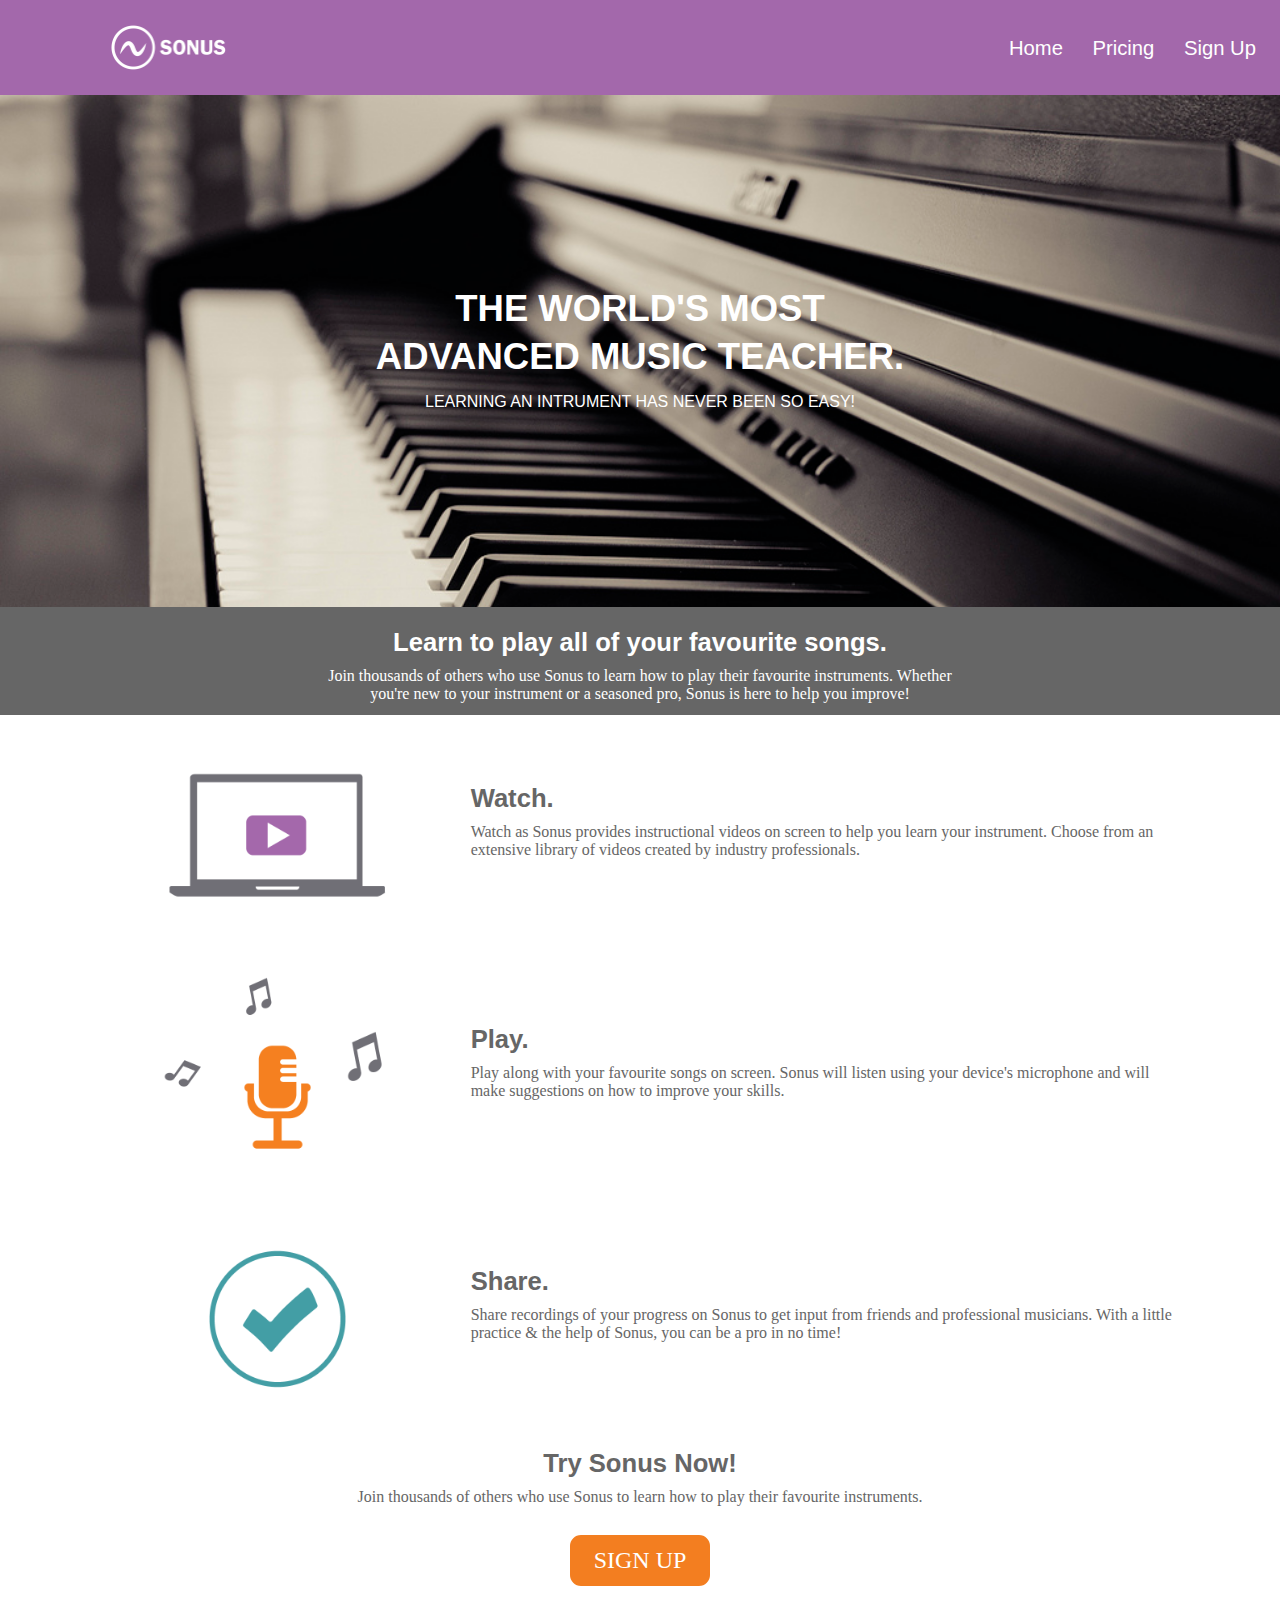
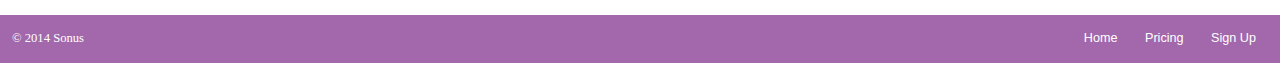
==== commit c2b9788f: "Design" ====
--- a/index.html
+++ b/index.html
@@ -32,13 +32,14 @@
 	<div class="banner">
 		<div class="banner-img"></div>
 		<div class="intro-wrap island-1-2">
-			<p class="intro peta push-0">Learn to play all of your favourite&nbsp;songs.</p>
+			<h1 class="intro yotta push-0">The world's most advanced music teacher.</h1>
+			<p class="pad-t-1-2">Learning an intrument has never been so easy!</p>
 		</div>
 	</div>
 
 	<div class="description-text section-dark island-1-2" id="features">
-		<h2 class="description-text push-0">The world's most advanced music&nbsp;teacher.</h2>
-		<p>Join thousands of others who use Sonus to learn how to play their favourite instruments. Whether you're new to your instrument or a seasoned pro, Sonus is here to help you improve!</p>
+		<h2 class="description-text push-0">Learn to play all of your favourite songs.</h2>
+		<p class="description-width">Join thousands of others who use Sonus to learn how to play their favourite instruments. Whether you're new to your instrument or a seasoned pro, Sonus is here to help you improve!</p>
 	</div>
 
 	<div class="content-width">
@@ -67,8 +68,8 @@
 				<img class="flex" src="images/learn.png" alt="">
 			</div>
 			<div class="unit unit-xs-1 unit-s-1 unit-m-1-2 unit-l-2-3 text island-1-2">
-				<h2 class="push-0 features-padding">Learn.</h2>
-				<p>With a little practice & the help of Sonus, you'll be a pro in no time!</p>
+				<h2 class="push-0 features-padding">Share.</h2>
+				<p>Share recordings of your progress on Sonus to get input from friends and professional musicians. With a little practice & the help of Sonus, you can be a pro in no time! </p>
 			</div>
 		</div>
 
@@ -76,7 +77,9 @@
 			<div class="unit unit-xs-1 unit-s-1 unit-m-1 unit-l-1">
 				<h2 class="push-0">Try Sonus Now!</h2>
 				<p>Join thousands of others who use Sonus to learn how to play their favourite instruments.</p>
-				<a href="#"><img src="images/sign-up-button-01.png" alt="sign up"></a>
+				
+				<a href="sign-up.html"><button type="submit">SIGN UP</button></a>
+	
 			</div>
 		</div>
 	</div>
--- a/css/main.css
+++ b/css/main.css
@@ -29,7 +29,33 @@
 
 .logo {
   display: block;
-  width: 40%;
+  width: 150px;
+  margin: 0 auto;
+}
+
+label {
+  display: block;
+}
+
+input + label {
+  display: inline-block;
+}
+
+button {
+  color: #fff;
+  font-size: 1.5em;
+  border: 5px solid #fff;
+  background-color: #f37e20;
+  font-family: Verdana;
+  border-radius: 16px;
+  padding: 0.5em 1em;
+}
+
+button:hover {
+  border: 5px solid #f37e20;
+  background-color: #fff;
+  cursor: pointer;
+  color: #f37e20;
 }
 
 /* Purple background colour */
@@ -63,6 +89,7 @@
   margin: 0;
   padding: 0;
   list-style-type: none;
+  font-family: sans-serif;
 }
 
 .nav a {
@@ -81,18 +108,20 @@
 }
 
 .banner-img {
-  padding-top: 45%;
+  padding-top: 55%;
   background: url("images/piano-martijn-de-valk.jpg"); no-repeat center center;
   background-size: cover;
 }
 
 .intro-wrap {
+  text-transform: uppercase;
+  font-family: sans-serif;
   background-color: #666666; /* Grey background */
   color: #ffffff; /* White text */
 }
 
 .intro {
-  max-width: 20em; /* Gives the banner intro a maximum width */
+  max-width: 15em; /* Gives the banner intro a maximum width */
   margin: 0 auto;
   width: 100%;
 }
@@ -102,8 +131,9 @@
   color: #666666;
 }
 
-.please-work {
-  vertical-align: middle;
+.description-width {
+  max-width: 40em;
+  margin: 0 auto;
 }
 
 .description-text {
@@ -117,8 +147,6 @@
   position: relative;
   text-align: center;
 }
-
-
 
 a:hover, 
 a:active {
@@ -130,6 +158,56 @@
   transition: all 250ms ease-in-out;
 }
 
+input[type="name"] {
+  border: 1px solid #000;
+  border-radius: 3px;
+  font-size: 1.125em;
+  font-family: serif;
+  padding: 0.5em;
+}
+
+input[type="name"]:focus {
+  outline: 1px solid #a368ab;
+  background-color: #fff;
+}
+
+input[type="email"] {
+  border: 1px solid #000;
+  border-radius: 3px;
+  font-size: 1.125em;
+  font-family: serif;
+  padding: 0.5em;
+}
+
+input[type="email"]:focus {
+  outline: 1px solid #a368ab;
+  background-color: #fff;
+}
+
+input[type="password"] {
+  border: 1px solid #000;
+  border-radius: 3px;
+  font-size: 1.125em;
+  font-family: serif;
+  padding: 0.5em;
+}
+
+input[type="password"]:focus {
+  outline: 1px solid #a368ab;
+  background-color: #fff;
+}
+
+.form {
+  text-align: center;
+  padding-top: 2rem;
+  padding-bottom: 12rem;
+}
+
+.uppercase-sans {
+  text-transform: uppercase;
+  font-family: sans-serif;
+}
+
 @media only screen and (min-width: 25em) {
 
   .nav li {
@@ -137,8 +215,11 @@
   }
 
   .intro-wrap {
-    bottom: 0; /* Text's distance from the bottom of the banner */
+    bottom: 0rem; /* Text's distance from the bottom of the banner */
     position: absolute;
+    background-color: transparent;
+    text-transform: uppercase;
+    font-family: sans-serif;
     width: 100%;
   }
 
@@ -170,14 +251,26 @@
     padding-top: 3rem;
   }
 
+  .intro-wrap {
+    bottom: 4rem;
+  }
+
 }
 
 @media only screen and (min-width: 60em) {
+
+  .banner-img {
+  padding-top: 40%;
+  }
 
   .content-width {
   max-width: 85%;
   margin: 0 auto;
   }
+
+   .intro-wrap {
+    bottom: 10rem;
+  }
   
 }
 
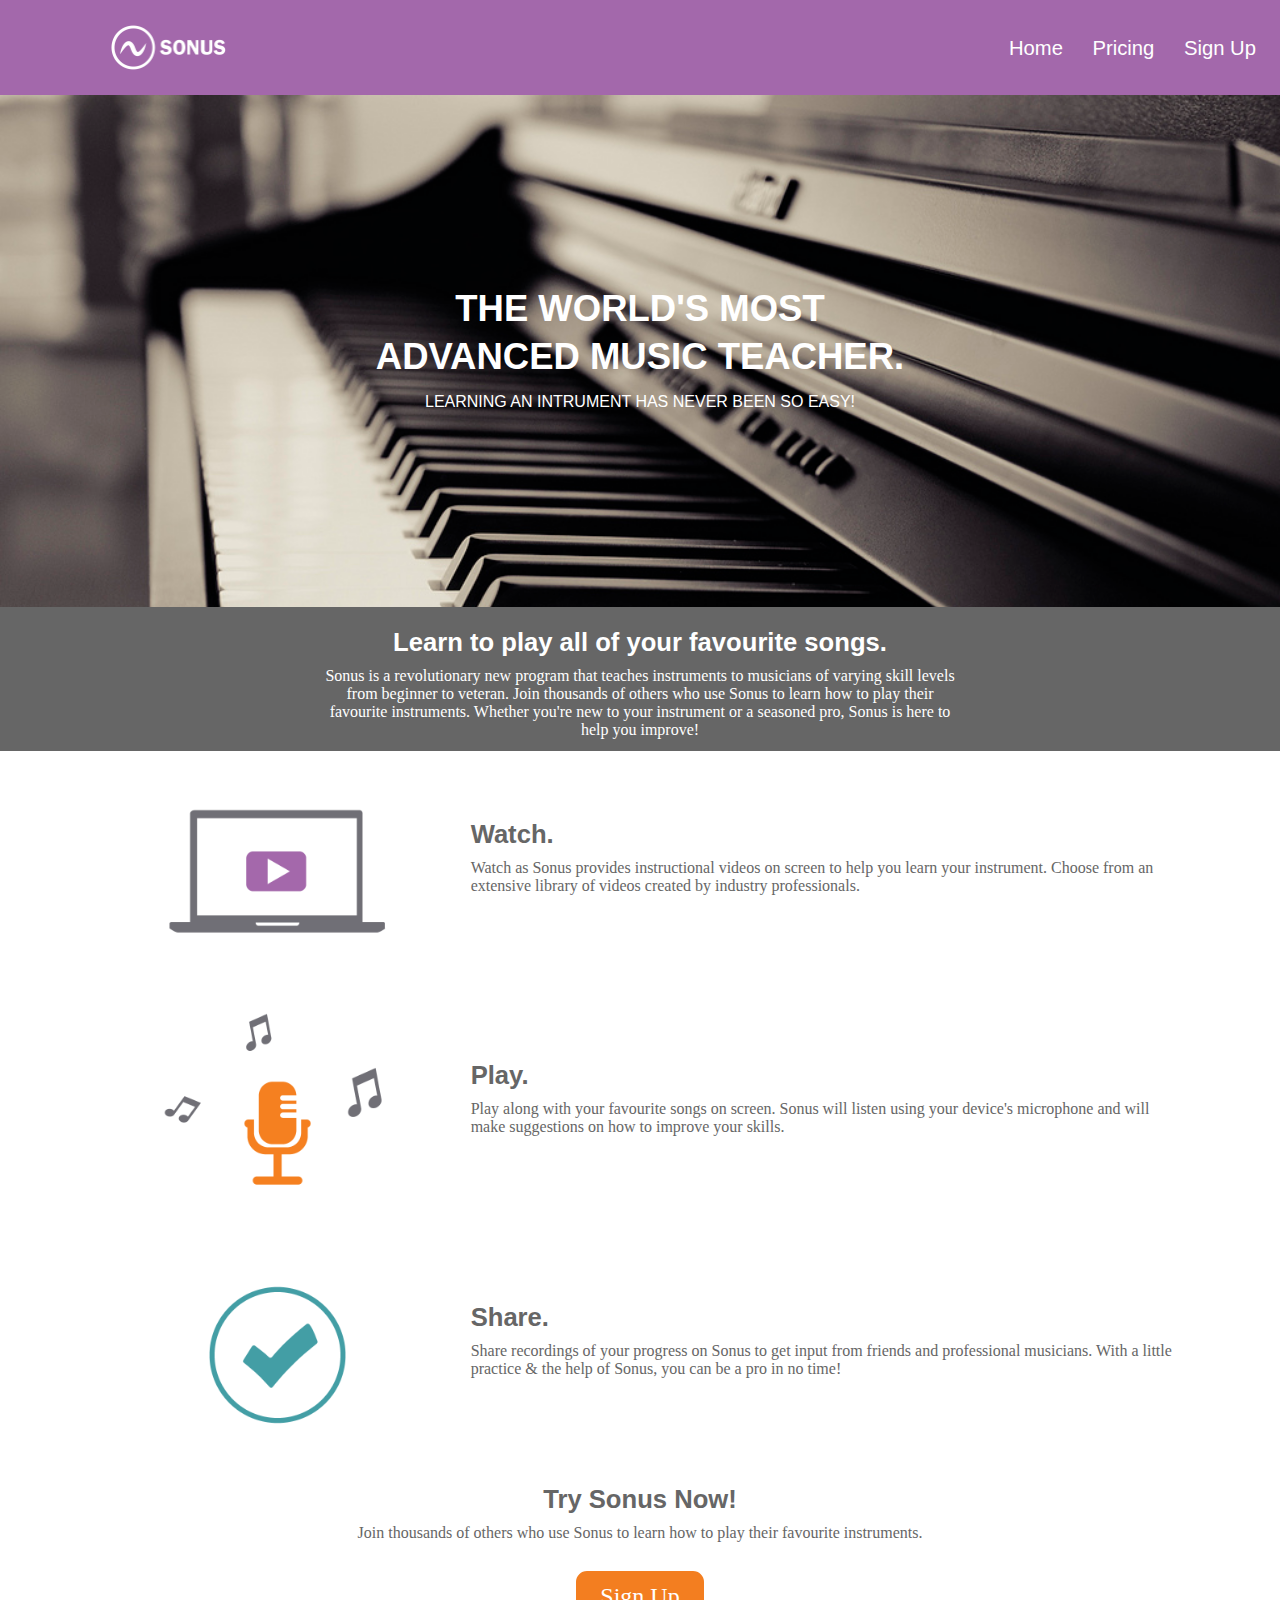
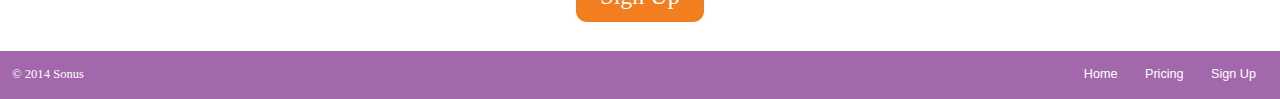
==== commit ac1530f9: "Content" ====
--- a/index.html
+++ b/index.html
@@ -39,7 +39,7 @@
 
 	<div class="description-text section-dark island-1-2" id="features">
 		<h2 class="description-text push-0">Learn to play all of your favourite songs.</h2>
-		<p class="description-width">Join thousands of others who use Sonus to learn how to play their favourite instruments. Whether you're new to your instrument or a seasoned pro, Sonus is here to help you improve!</p>
+		<p class="description-width">Sonus is a revolutionary new program that teaches instruments to musicians of varying skill levels from beginner to veteran. Join thousands of others who use Sonus to learn how to play their favourite instruments. Whether you're new to your instrument or a seasoned pro, Sonus is here to help you improve!</p>
 	</div>
 
 	<div class="content-width">
@@ -78,7 +78,7 @@
 				<h2 class="push-0">Try Sonus Now!</h2>
 				<p>Join thousands of others who use Sonus to learn how to play their favourite instruments.</p>
 				
-				<a href="sign-up.html"><button type="submit">SIGN UP</button></a>
+				<a href="sign-up.html"><button type="submit">Sign Up</button></a>
 	
 			</div>
 		</div>
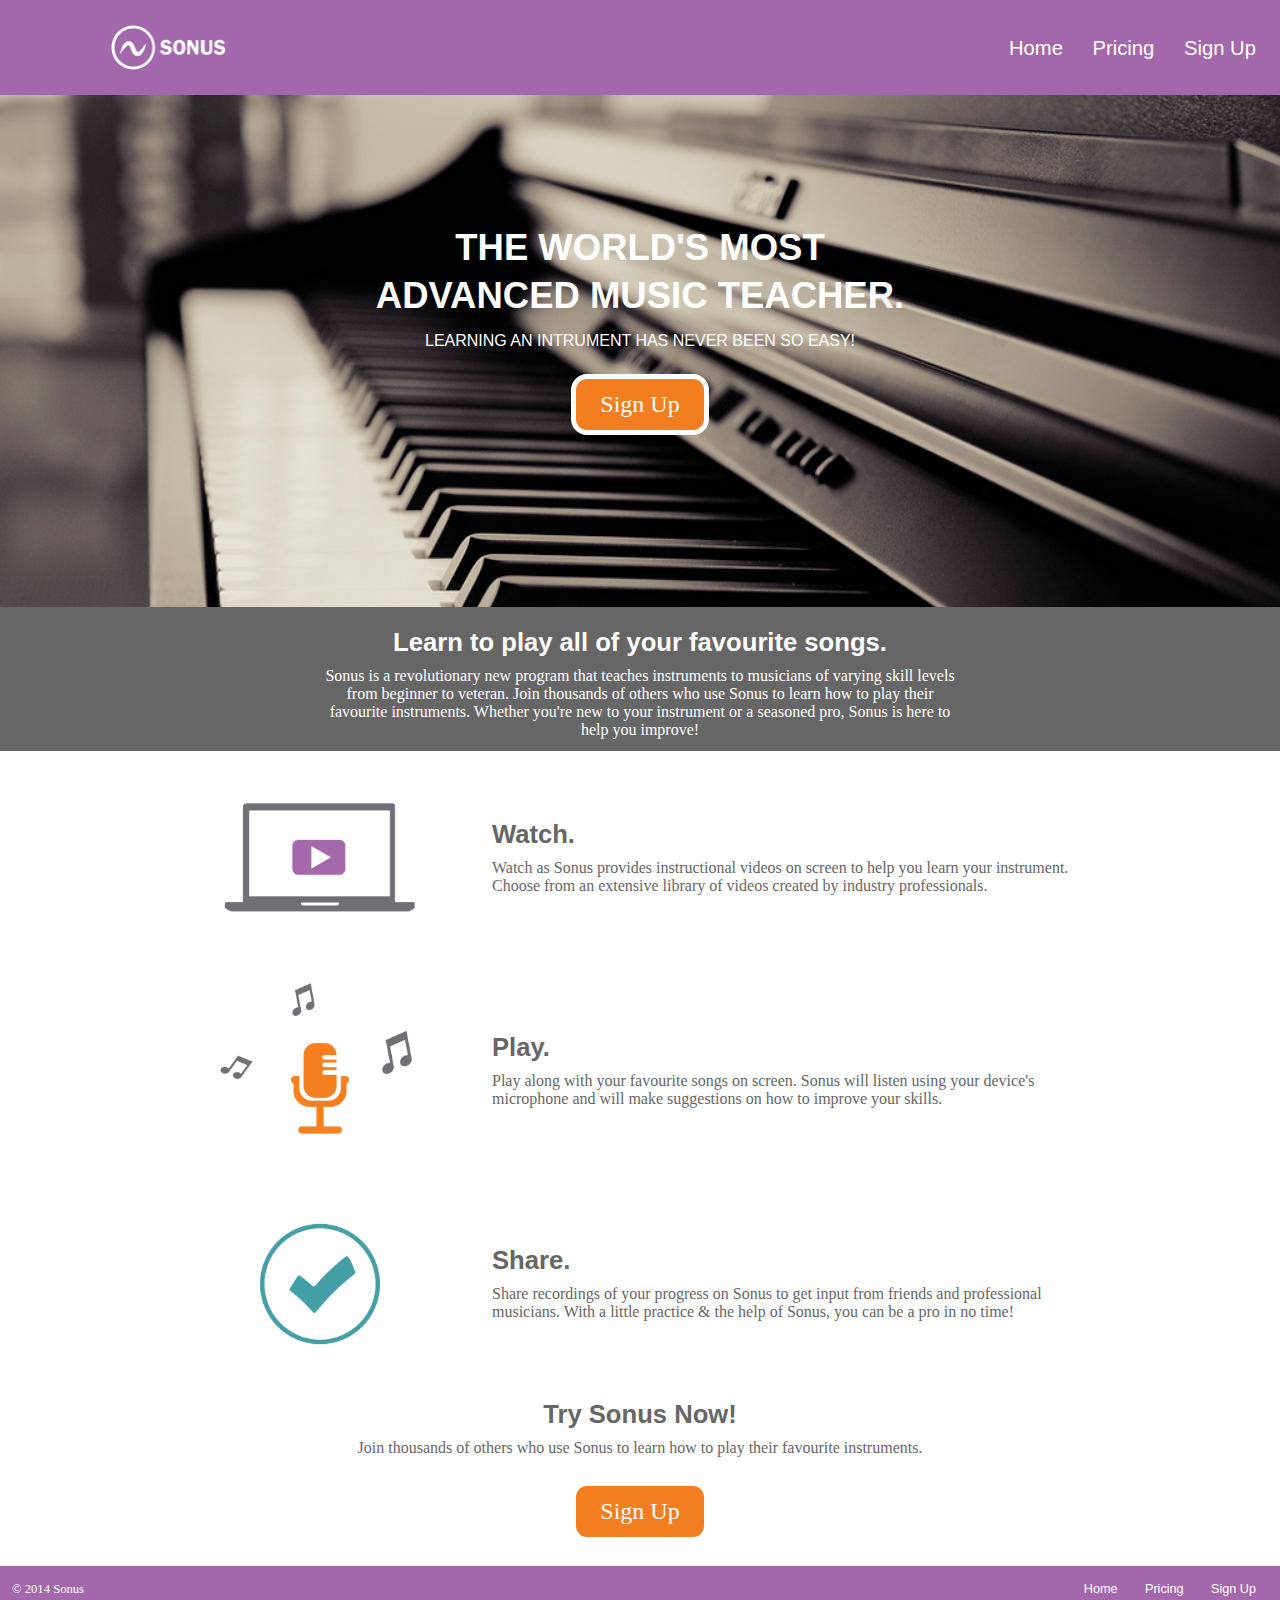
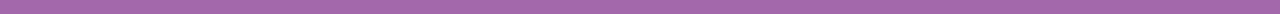
==== commit e66e81c2: "Minor changes" ====
--- a/index.html
+++ b/index.html
@@ -34,6 +34,7 @@
 		<div class="intro-wrap island-1-2">
 			<h1 class="intro yotta push-0">The world's most advanced music teacher.</h1>
 			<p class="pad-t-1-2">Learning an intrument has never been so easy!</p>
+			<a href="sign-up.html"><button type="submit">Sign Up</button></a>
 		</div>
 	</div>
 
@@ -77,9 +78,7 @@
 			<div class="unit unit-xs-1 unit-s-1 unit-m-1 unit-l-1">
 				<h2 class="push-0">Try Sonus Now!</h2>
 				<p>Join thousands of others who use Sonus to learn how to play their favourite instruments.</p>
-				
 				<a href="sign-up.html"><button type="submit">Sign Up</button></a>
-	
 			</div>
 		</div>
 	</div>
--- a/css/main.css
+++ b/css/main.css
@@ -71,6 +71,7 @@
 /*Dark background */
 .section-dark {
   background-color: #666666;
+  color: #fff;
 }
 
 /* Styles links */
@@ -199,7 +200,6 @@
 
 .form {
   text-align: center;
-  padding-top: 2rem;
   padding-bottom: 12rem;
 }
 
@@ -264,7 +264,7 @@
   }
 
   .content-width {
-  max-width: 85%;
+  max-width: 75%;
   margin: 0 auto;
   }
 
